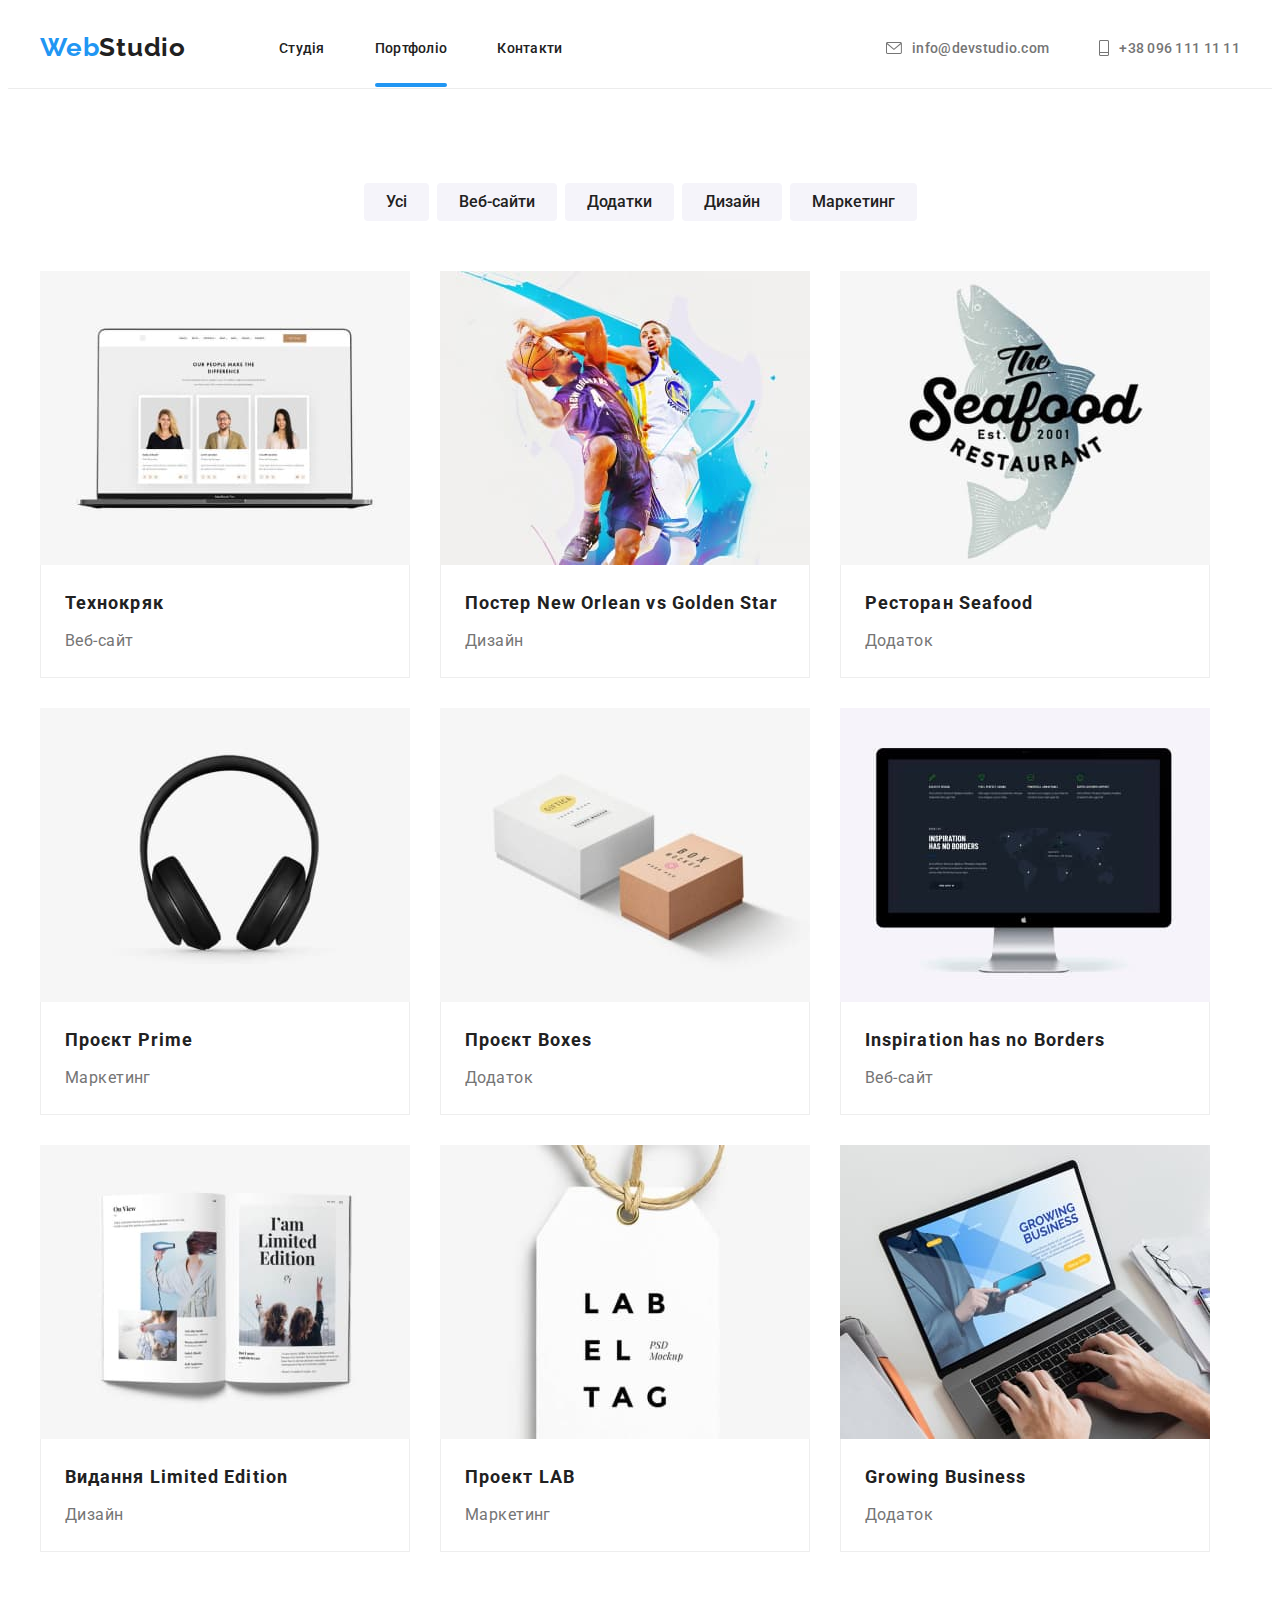
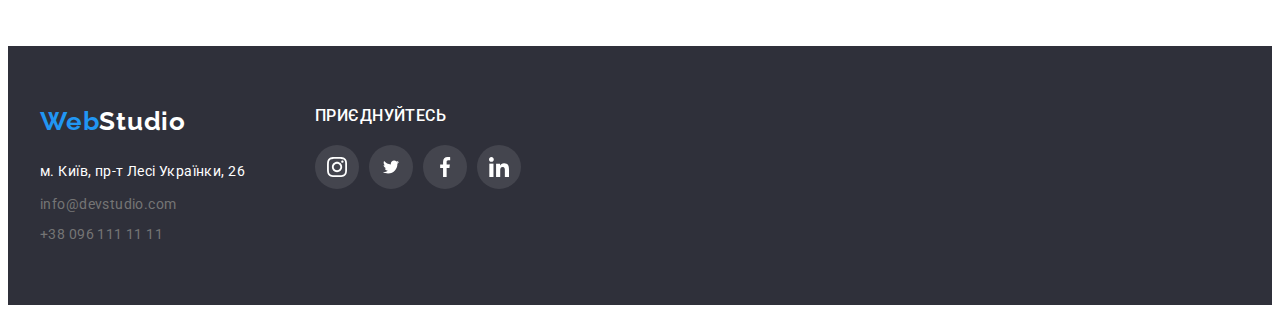
==== portfolio.html @ 6a2b4d20 "goit-markup-hw-06" ====
<!DOCTYPE html>
<html lang="uk">
<head>
  <title>WebStudio</title>
  <meta http-equiv="Content-Type" content="text/html;charset=UTF-8">
  <link href="https://fonts.googleapis.com/css2?family=Raleway:wght@700&family=Roboto:wght@400;500;700;900&display=swap" rel="stylesheet">
  <link rel="stylesheet" href="https://cdnjs.cloudflare.com/ajax/libs/modern-normalize/1.1.0/modern-normalize.min.css"
    integrity="sha512-wpPYUAdjBVSE4KJnH1VR1HeZfpl1ub8YT/NKx4PuQ5NmX2tKuGu6U/JRp5y+Y8XG2tV+wKQpNHVUX03MfMFn9Q=="
    crossorigin="anonymous" referrerpolicy="no-referrer" />
  <link rel="stylesheet" href="css/style.css">
  <meta name="viewport" content="width=device-width, initial-scale=1.0, maximum-scale=1.0, user-skalable=0">
  <link rel="shortcut icon" href="./image/ico/logo.ico">
</head>
<body>
  <header class="header">
    <div class="container main-nav">
      <nav class="header-menu">
        <a class="menu-logo" href="./index.html"><span class="logo-blue">Web</span>Studio</a>
        <ul class="menu-list">
          <li class="menu-item">
            <a class="menu-link active" href="./index.html">Студія</a>
          </li>
          <li class="menu-item">
            <a class="menu-link active included" href="./portfolio.html">Портфоліо</a>
          </li>
          <li class="menu-item">
            <a class="menu-link active" href="">Контакти</a>
          </li>
        </ul>
      </nav>
      <ul class="menu-list">
        <li class="menu-contacts">
          <a class="active" href="mailto:info@devstudio.com">
            <svg class="menu-logo-email">
              <use href="./images/symbol-defs.svg#mail"></use>
            </svg>
            info@devstudio.com
          </a>
        </li>
        <li class="menu-contacts">
          <a class="active" href="tel:+380961111111">
            <svg class="menu-logo-phone">
              <use href="./images/symbol-defs.svg#phone"></use>
            </svg>
            +38 096 111 11 11
          </a>
        </li>
      </ul>
    </div>
  </header>
<main>
<section class="portfolio section">
<div class="container">
      <ul class="button-list">
        <li class="button-item">
          <button class="button" type="button">Усі</button>
        </li>
        <li class="button-item">
          <button class="button" type="button">Веб-сайти</button>
        </li>
        <li class="button-item">
          <button class="button" type="button">Додатки</button>
        </li>
        <li class="button-item">
          <button class="button" type="button">Дизайн</button>
        </li>
        <li class="button-item">
          <button class="button" type="button">Маркетинг</button>
        </li>
      </ul>
      <ul class="portfolio-list">
        <li class="portfolio-item">
          <a class="portfolio-link" href="">
            <div class="portfolio-overlay">
              <img class="portfolio-imag" src="./images/portfolio/img1.jpg" width="370" alt="">
              <div class="portfolio-thumb">
                <p>Ресурс пропонує комплексні пропозиції з різним рівнем функціоналу та сервісів. Все це дозволить відвідувачу отримати
                вичерпні відомості про компанію чи приватну особу.</p>
            </div>
            </div>
            <div class="portfolio-info">
              <h2 class="portfolio-title">Технокряк</h2>
              <p class="portfolio-text">Веб-сайт</p>
            </div>
          </a>
        </li>
        <li class="portfolio-item">
          <a class="portfolio-link" href="">
              <div class="portfolio-overlay">
                <img class="portfolio-imag" src="./images/portfolio/img2.jpg" width="370" alt="">
                <div class="portfolio-thumb">
                  <p>Ресурс пропонує комплексні пропозиції з різним рівнем функціоналу та сервісів. Все це дозволить відвідувачу
                    отримати вичерпні відомості про компанію чи приватну особу.</p>
              </div>
            </div>
            <div class="portfolio-info">
              <h2 class="portfolio-title">Постер New Orlean vs Golden Star</h2>
              <p class="portfolio-text">Дизайн</p>
            </div>
          </a>
        </li>
        <li class="portfolio-item">
          <a class="portfolio-link" href="">
            <div class="portfolio-overlay">
              <img class="portfolio-imag" src="./images/portfolio/img3.jpg" width="370" alt="">
              <div class="portfolio-thumb">
                <p>Ресурс пропонує комплексні пропозиції з різним рівнем функціоналу та сервісів. Все це дозволить відвідувачу
                  отримати вичерпні відомості про компанію чи приватну особу.</p>
            </div>
            </div>
            <div class="portfolio-info">
              <h2 class="portfolio-title">Ресторан Seafood</h2>
              <p class="portfolio-text">Додаток</p>
            </div>
          </a>
        </li>
        <li class="portfolio-item">
          <a class="portfolio-link" href="">
            <div class="portfolio-overlay">
              <img class="portfolio-imag" src="./images/portfolio/img4.jpg" width="370" alt="">
              <div class="portfolio-thumb">
                <p>Ресурс пропонує комплексні пропозиції з різним рівнем функціоналу та сервісів. Все це дозволить відвідувачу
                  отримати вичерпні відомості про компанію чи приватну особу.</p>
              </div>
            </div class="portfolio-overlay">
            <div class="portfolio-info">
              <h2 class="portfolio-title">Проєкт Prime</h2>
              <p class="portfolio-text">Маркетинг</p>
            </div>
          </a>
        </li>
        <li class="portfolio-item">
          <a class="portfolio-link" href="">
           <div class="portfolio-overlay">
            <img class="portfolio-imag" src="./images/portfolio/img5.jpg" width="370" alt="">
            <div class="portfolio-thumb">
              <p>Ресурс пропонує комплексні пропозиції з різним рівнем функціоналу та сервісів. Все це дозволить відвідувачу
                отримати вичерпні відомості про компанію чи приватну особу.</p>
            </div>
           </div>
            <div class="portfolio-info">
              <h2 class="portfolio-title">Проєкт Boxes</h2>
              <p class="portfolio-text">Додаток</p>
            </div>
          </a>
        </li>
        <li class="portfolio-item">
          <a class="portfolio-link" href="">
           <div class="portfolio-overlay">
            <img class="portfolio-imag" src="./images/portfolio/img6.jpg" width="370" alt="">
            <div class="portfolio-thumb">
              <p>Ресурс пропонує комплексні пропозиції з різним рівнем функціоналу та сервісів. Все це дозволить відвідувачу
                отримати вичерпні відомості про компанію чи приватну особу.</p>
            </div>
           </div>
            <div class="portfolio-info">
              <h2 class="portfolio-title">Inspiration has no Borders</h2>
              <p class="portfolio-text">Веб-сайт</p>
            </div>
          </a>
        </li>
        <li class="portfolio-item">
          <a class="portfolio-link" href="">
           <div class="portfolio-overlay">
            <img class="portfolio-imag" src="./images/portfolio/img7.jpg" width="370" alt="">
            <div class="portfolio-thumb">
              <p>Ресурс пропонує комплексні пропозиції з різним рівнем функціоналу та сервісів. Все це дозволить відвідувачу
                отримати вичерпні відомості про компанію чи приватну особу.</p>
            </div>
           </div>
            <div class="portfolio-info">
              <h2 class="portfolio-title">Видання Limited Edition</h2>
              <p class="portfolio-text">Дизайн</p>
            </div>
          </a>
        </li>
        <li class="portfolio-item">
          <a class="portfolio-link" href="">
            <div class="portfolio-overlay">
              <img class="portfolio-imag" src="./images/portfolio/img8.jpg" width="370" alt="">
              <div class="portfolio-thumb">
                <p>Ресурс пропонує комплексні пропозиції з різним рівнем функціоналу та сервісів. Все це дозволить відвідувачу
                  отримати вичерпні відомості про компанію чи приватну особу.</p>
              </div>
            </div>
            <div class="portfolio-info">
              <h2 class="portfolio-title">Проект LAB</h2>
              <p class="portfolio-text">Маркетинг</p>
            </div>
          </a>
        </li>
        <li class="portfolio-item">
          <a class="portfolio-link" href="">
            <div class="portfolio-overlay">
              <img class="portfolio-imag" src="./images/portfolio/img9.jpg" width="370" alt="">
              <div class="portfolio-thumb">
                <p>Ресурс пропонує комплексні пропозиції з різним рівнем функціоналу та сервісів. Все це дозволить відвідувачу
                  отримати вичерпні відомості про компанію чи приватну особу.</p>
              </div>
            </div>
            <div class="portfolio-info">
              <h2 class="portfolio-title">Growing Business</h2>
              <p class="portfolio-text">Додаток</p>
            </div>
          </a>
        </li>
      </ul>
</div>
</section>
</main>
<footer class="footer">
  <div class="container">
    <address>
      <div class="footer-contacts">
        <a class="footer-logo menu-logo" href="./index.html"><span class="logo-blue">Web</span>Studio</a>
        <ul class="footer-list">
          <li class="footer-item">
            <a class="footer-address active" href="https://goo.gl/maps/CPtrU1FHBa2aNyZL9" target="_blank"
              rel="noopener noreferrer nofollow">м. Київ, пр-т Лесі Українки, 26</a>
          </li>
          <li class="footer-item">
            <a class="footer-mail active" href="mailto:info@devstudio.com">info@devstudio.com</a>
          </li>
          <li class="footer-item">
            <a class="footer-tel active" href="tel:+380961111111">+38 096 111 11 11</a>
          </li>
        </ul>
      </div>
      <div class="footer-connect">
        <p class="footer-connect-title">приєднуйтесь</p>
        <ul class="team-social">
          <li class="social-br">
            <a class="social-link footer-link" href="">
              <svg class="social-icon" width="20" height="20">
                <use href="./images/symbol-defs.svg#instagram"></use>
              </svg>
            </a>
          </li>
          <li class="social-br">
            <a class="social-link footer-link" href="">
              <svg class="social-icon" width="20" height="16">
                <use href="./images/symbol-defs.svg#twitter"></use>
              </svg>
            </a>
          </li>
          <li class="social-br">
            <a class="social-link footer-link" href="">
              <svg class="social-icon" width="20" height="20">
                <use href="./images/symbol-defs.svg#facebook"></use>
              </svg>
            </a>
          </li>
          <li class="social-br">
            <a class="social-link footer-link" href="">
              <svg class="social-icon" width="20" height="20">
                <use href="./images/symbol-defs.svg#linkedin"></use>
              </svg>
            </a>
          </li>
        </ul>
      </div>
    </address>
  </div>
</footer>
</body>
</html>
---- css/style.css ----
ul, li {
	list-style: none;
	margin: 0;
	padding: 0;
}

h1, h2, h3, h4, h5, h6, p {
	margin: 0;
	padding: 0;
}

a {
	text-decoration: none;
}

img {
	display: block;
}

:root{
	--main-color: #212121;
	--secondary-color: #757575;
	--active-color: #2196F3;
	--background-color: #2F303A;
	--background-btn: #188CE8;
}

body{
	font-family: 'Roboto', sans-serif;
	color: var(--main-color);
	font-size: 14px;
	line-height: 1;
	text-decoration: none;
	letter-spacing: 0.03em;
}

.container {
	margin: 0 auto;
	max-width: 1200px;
	padding: 0 15px 0 15px; 
}

.section {
	padding: 94px 0;
}

.title {
	color: var(--main-color);
	font-weight: 700;
	font-size: 36px;
	line-height: 1.2;
	text-align: center;
	margin: 0 0 50px 0;
}

.active {
	transition: color 250ms cubic-bezier(0.4, 0, 0.2, 1);
}

.active:hover,
.active:focus {
	color: var(--active-color);
}


.menu-item {
	position: relative;
}

.included {
	color: var(--active-color);
}

.included::after {
	content: '';
	display: flex;
	position: absolute;
	bottom: 0;
	background: #2196F3;
	border-radius: 2px;
	width: 100%;
	height: 4px;
}

/* general */
/* header */

.header {
  border-bottom:1px solid #ECECEC;
}

.main-nav {
	display: flex;
	justify-content: space-between;
	align-items: center;
}

.header-menu {
	display: flex;
	align-items: center;
}

.logo-blue{
  color: var(--active-color);
}

.menu-logo {
	color: var(--main-color);
	font-family: 'Raleway';
	font-weight: 700;
	font-size: 26px;
	line-height: 1.2;
	letter-spacing: 0.03em;

	margin: 0 93px 0 0;
}

.menu-list {
	display: flex;
}

.menu-list li:not(:last-child) {
	margin: 0 50px 0 0;
}


.menu-contacts {
	display: flex;
	align-items: center;
	color: #757575;
	transition: color 250ms cubic-bezier(0.4, 0, 0.2, 1);
}

.menu-contacts a {
	display: flex;
	align-items: center;
	font-weight: 500;
	letter-spacing: 0.02em;
	color: inherit;
	padding: 32px 0;
	
}

.menu-contacts:hover {
	color: var(--active-color);
	cursor: pointer;
}

.menu-logo-email {
	width: 16px;
	height: 12px;
	margin: 0 10px 0 0;
	fill: currentColor;
	transition: fill 250ms cubic-bezier(0.4, 0, 0.2, 1);
}

.menu-logo-phone {
	width: 10px;
	height: 16px;
	margin: 0 10px 0 0;
	fill: currentColor;
	transition: fill 250ms cubic-bezier(0.4, 0, 0.2, 1);
}

.menu-logo-email:hover {
	fill: currentColor;
}

.menu-logo-phone:hover {
	fill: currentColor;
}

.menu-link {
	display: block;
	font-weight: 500;
	letter-spacing: 0.02em;
	color: var(--main-color);

	padding: 32px 0;
}

.dynamic {
	color: var(--active-color);
}

/* index.html */

/* hero */

.hero {
	text-align: center;
	padding: 200px 0;
}

.hero-bg {
	max-width: 1600px;
	margin: 0 auto;
	background: #C4C4C4;
	background-image: linear-gradient(rgba(47, 48, 58, 0.4), rgba(47, 48, 58, 0.4)), url(../images/hero-bg.jpg);
	background-position: center;
	background-size: cover;
	background-repeat: no-repeat;
	
}

.hero-title {
	text-transform: uppercase;
	color: #fff;
	font-weight: 900;
	font-size: 44px;
	line-height: 1.4;
	letter-spacing: 0.06em;

	margin: 0 auto 30px auto;
	max-width: 696px;
}

.hero-button {
	display: inline-block;

	color: #fff;
	font-weight: 700;
	font-size: 16px;
	line-height: 2;
	min-width: 216px;

	cursor: pointer;
	background: var(--active-color);
	box-shadow: 0px 4px 4px rgba(0, 0, 0, 0.15);
	border-radius: 4px;
	border: none;
	transition: background-color 250ms cubic-bezier(0.4, 0, 0.2, 1);

	padding: 10px 32px;
}

.hero-button:hover,
.hero-button:focus {
	background: var(--background-btn);
}

/* benefits */

.benefits {
	padding: 94px 0 0 0;
}

.benefits-list {
	display: flex;
	column-gap: 30px;
}

.benefits-item {
	width: 270px;
}

.benefits-icon-bg {
	display: flex;
	justify-content: center;
	align-items: center;
	width: 270px;
	height: 120px;
	background: #F5F4FA;
	margin: 0 0 30px 0;
}

.benefits-title {
	color: var(--main-color);
	font-weight: 700;
	line-height: 1;
	margin: 0 0 10px 0;
}

.benefits-text {
	color: var(--secondary-color);
	line-height: 2;
}

/* work */

.work-list {
display: flex;
	column-gap: 30px;
}

.work-thumb {
	position: relative;
	display: flex;
}

.work-imag {
	max-width: 100%;
	height: auto;
}

.work-subtitle {
	position: absolute;
	bottom: 0;
	display: flex;
	align-items: center;
	justify-content: center;
	
	width: 100%;
	height: 70px;
	background: rgba(47, 48, 58, 0.8);
}

.work-subtitle p {
	font-weight: 700;
	font-size: 14px;
	line-height: 1.14;
	text-transform: uppercase;
	color: #fff;
}

/* team */

.team {
	background: #F5F4FA;
}

.team-list {
	display: flex;
	column-gap: 30px;
}

.team-item {
  text-align: center;
	width: 270px;

	background: #FFFFFF;
	box-shadow: 0px 1px 3px rgba(0, 0, 0, 0.12), 0px 1px 1px rgba(0, 0, 0, 0.14), 0px 2px 1px rgba(0, 0, 0, 0.2);
	border-radius: 0px 0px 4px 4px;
}

.team-imag {
	max-width: 100%;
	height: auto;
}

.team-name {
	color: var(--main-color);
	font-weight: 500;
	font-size: 16px;
	line-height: 1.2;
	margin: 0 0 10px 0;
	padding: 30px 0 0 0;
}

.team-profession {
	color: var(--secondary-color);
	font-size: 16px;
	line-height: 1.2;
	margin: 0 0 16px 0;
}

.team-social {
	display: flex;
	justify-content: center;
	padding: 0 0 30px 0;
	column-gap: 10px;
}

/* social */

.social-br {
}

.social-link {
	display: flex;
	justify-content: center;
	align-items: center;
	
	width: 44px;
	height: 44px;
	border-radius: 50%;
	color: #AFB1B8;
	cursor: pointer;

	transition: color 250ms cubic-bezier(0.4, 0, 0.2, 1), background-color 250ms cubic-bezier(0.4, 0, 0.2, 1);
	
}

.social-link:hover {
	background: var(--active-color);
	color: #fff;
}

.social-icon {
	fill: currentColor;
}

/* company */

.company-list {
	display: flex;
	justify-content: center;
	column-gap: 30px;
}

.company-item {
	
}

.company-link {
	display: flex;
	justify-content: center;
	align-items: center;
	width: 170px;
	height: 92px;
	border: 1px solid #AFB1B8;
	border-radius: 4px;
	color: #afb1b8;
	transition: color 250ms cubic-bezier(0.4, 0, 0.2, 1), 
	background-color 250ms cubic-bezier(0.4, 0, 0.2, 1), 
	border-color 250ms cubic-bezier(0.4, 0, 0.2, 1);
}

.company-link:hover {
	border-color: var(--active-color);
	color: var(--active-color);
	cursor: pointer;
}

.company-icon {
	fill: currentColor;
	transition: fill 250ms cubic-bezier(0.4, 0, 0.2, 1);
}
.company-icon:hover {
	fill: currentColor;
}
	
/* portfolio.html */

.button-list {
   display: flex;
	 justify-content: center;
	 column-gap: 8px;
	 margin: 0 0 50px 0;
}

.button {
	color: var(--main-color);
	font-family: inherit;
	font-weight: 500;
	font-size: 16px;
	line-height: 1.62;

	background: #F5F4FA;
	border: none;
	border-radius: 4px;
	cursor: pointer;
	padding: 6px 22px;
	transition: color 250ms cubic-bezier(0.4, 0, 0.2, 1), background-color 250ms cubic-bezier(0.4, 0, 0.2, 1);
}

.button:hover,
.button:focus {
	color: #fff;
	background: var(--active-color);
	box-shadow: 0px 3px 1px rgba(0, 0, 0, 0.1), 0px 1px 2px rgba(0, 0, 0, 0.08), 0px 2px 2px rgba(0, 0, 0, 0.12);
}

.portfolio-list {
	display: flex;
	flex-wrap: wrap;
	gap: 30px;
}

.portfolio-link {
	display: block;
	width: 370px;
	background: #FFFFFF;
	transition: box-shadow 250ms cubic-bezier(0.4, 0, 0.2, 1);
}

.portfolio-link:hover {
	box-shadow: 0px 3px 1px rgba(0, 0, 0, 0.1), 0px 1px 2px rgba(0, 0, 0, 0.08), 0px 2px 2px rgba(0, 0, 0, 0.12);
}

.portfolio-imag {
	max-width: 100%;
	height: auto;
}

.portfolio-info {
	padding: 20px 24px;
	border-left: 1px solid #EEEEEE;
	border-right: 1px solid #EEEEEE;
	border-bottom: 1px solid #EEEEEE;
}

.portfolio-title {
	color: var(--main-color);
	font-weight: 700;
	font-size: 18px;
	line-height: 2;
	letter-spacing: 0.06em;
	margin: 0 0 4px 0;
}

.portfolio-text {
	color: var(--secondary-color);
	font-size: 16px;
	line-height: 2;
}

.portfolio-overlay {
	overflow: hidden;
	position: relative;
}

.portfolio-thumb {
	position: absolute;
	top: 0;
	left: 0;

	background: rgba(33, 150, 243, 0.9);
	font-size: 18px;
	line-height: 1.55;
	color: #fff;
	padding: 63px 24px;

	height: 100%;
	width: 100%;

	transform: translateY(100%);
	transition: transform 250ms cubic-bezier(0.4, 0, 0.2, 1);
}

.portfolio-list .portfolio-item:hover .portfolio-thumb {
	transform: translateY(0);
}

/* footer */

address {
	display: flex;
	font-style: normal;
}

.footer {
	background: var(--background-color);
	padding: 60px 0;
}

/* footer-contacts */

.footer-contacts {
	margin: 0 70px 0 0;
}
.footer-logo {
	display: inline-block;
	color: #fff;
	margin: 0 0 20px 0;
}

.footer-list li:not(:last-child) {
	margin-bottom: 9px;
}

.footer-address{
	color: #fff;
	line-height: 2;
}

.footer-mail,
.footer-tel {
	color: var(--secondary-color);
	line-height: 1.5;
}

/* footer-connect */

.footer-connect-title{
	color: #fff;
	font-weight: 500;
	font-size: 16px;
	line-height: 1.2;
	margin: 0 0 20px 0;
	text-transform: uppercase;
}

.footer-link {
	background: rgba(255, 255, 255, 0.1);
	color: #fff;
}

/* modal */

.backdrop {
	position: fixed;
	top: 0;
	left: 0;
	width: 100%;
	height: 100%;

	background-color: rgba(130, 130, 130, 0.5);
	opacity: 1;
	transform: scale(1);
	
	transition: opacity 250ms cubic-bezier(0.4, 0, 0.2, 1), 
	transform 250ms cubic-bezier(0.4, 0, 0.2, 1);
}

.backdrop.is-hidden {
	opacity: 0;
	pointer-events: none;
	transform: scale(0);
}

.modal {
	position: absolute;
	top: 50%;
	left: 50%;
	transform: translate(-50%, -50%);

	padding: 20px;
	min-width: 528px;
	min-height: 581px;
	background-color: #fff;
	box-shadow: 0px 1px 3px rgba(0, 0, 0, 0.12), 0px 1px 1px rgba(0, 0, 0, 0.14), 0px 2px 1px rgba(0, 0, 0, 0.2);
	border-radius: 4px;
}

.modal-button-close {
	position: absolute;
	top: 0;
	right: 0;
	display: flex;
	justify-content: center;
	align-items: center;

	margin: 8px;
	width: 30px;
	height: 30px;
	border-radius: 50%;
	border: 1px solid rgba(0, 0, 0, 0.1);
	cursor: pointer;
}
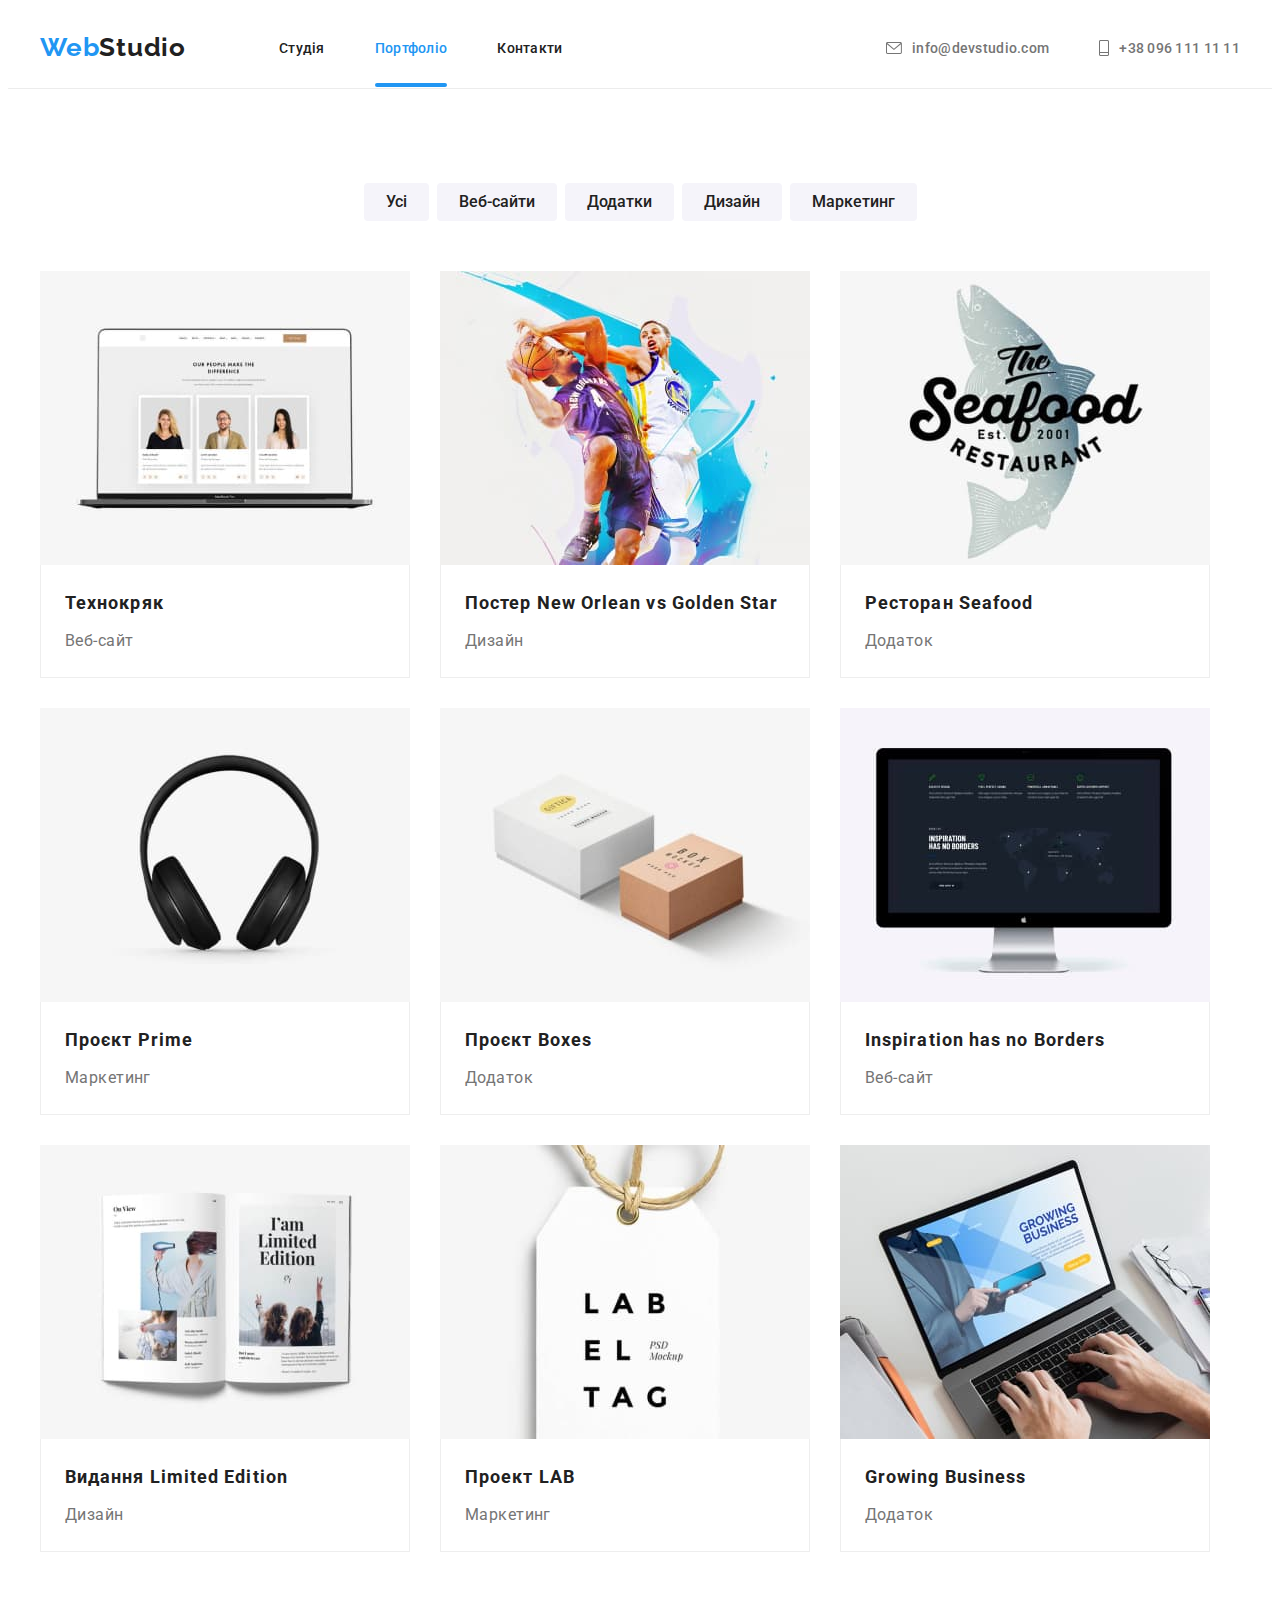
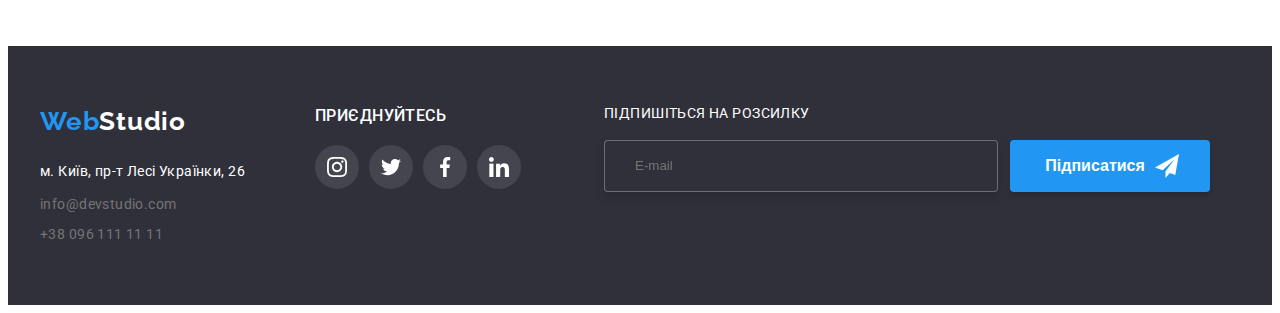
==== commit fca50440: "goit-markup-hw-06" ====
--- a/portfolio.html
+++ b/portfolio.html
@@ -239,7 +239,7 @@
           </li>
           <li class="social-br">
             <a class="social-link footer-link" href="">
-              <svg class="social-icon" width="20" height="16">
+              <svg class="social-icon" width="20" height="20">
                 <use href="./images/symbol-defs.svg#twitter"></use>
               </svg>
             </a>
@@ -260,6 +260,20 @@
           </li>
         </ul>
       </div>
+      <form class="footer-subscribee">
+        <div class="footer-subscribee-wrapper">
+          <label class="subscribee-label" for="mail">Підпишіться на розсилку</label>
+          <div class="subscribee-field">
+            <input class="subscribee-input" type="email" name="email" placeholder="E-mail" id="mail" required />
+            <button class="subscribee-button" type="submit">
+              <span class="subscribee-button-text">Підписатися</span>
+              <svg class="subscribee-icon" width="24" height="24">
+                <use href="./images/symbol-defs.svg#subscribee"></use>
+              </svg>
+            </button>
+          </div>
+        </div>
+      </form>
     </address>
   </div>
 </footer>
--- a/css/style.css
+++ b/css/style.css
@@ -69,10 +69,6 @@
 	position: relative;
 }
 
-.included {
-	color: var(--active-color);
-}
-
 .included::after {
 	content: '';
 	display: flex;
@@ -182,6 +178,10 @@
 }
 
 .dynamic {
+	color: var(--active-color);
+}
+
+.included {
 	color: var(--active-color);
 }
 
@@ -574,6 +574,10 @@
 
 /* footer-connect */
 
+.footer-connect {
+	margin: 0 83px 0 0;
+}
+
 .footer-connect-title{
 	color: #fff;
 	font-weight: 500;
@@ -586,6 +590,233 @@
 .footer-link {
 	background: rgba(255, 255, 255, 0.1);
 	color: #fff;
+}
+
+/* footer-subscribee */
+
+.footer-subscribee {
+	
+}
+
+.footer-subscribee-wrapper {
+	display: flex;
+	flex-direction: column;
+	
+
+	color: #fff;
+}
+
+.subscribee-label {
+	text-transform: uppercase;
+}
+
+.subscribee-field {
+	display: flex;
+	padding: 20px 12px 0 0;
+	column-gap: 12px;
+}
+
+.subscribee-input {
+	border: 1px solid rgba(255, 255, 255, 0.3);
+	filter: drop-shadow(0px 4px 4px rgba(0, 0, 0, 0.15));
+	border-radius: 4px;
+	width: 360px;
+	background: var(--background-color);
+	padding-left: 30px;
+	color: #fff;
+}
+
+.subscribee-button {
+	position: relative;
+	width: 200px;
+	
+	color: #fff;
+	font-weight: 700;
+	font-size: 16px;
+	line-height: 2;
+
+	cursor: pointer;
+	background: var(--active-color);
+	box-shadow: 0px 4px 4px rgba(0, 0, 0, 0.15);
+	border-radius: 4px;
+	border: none;
+	transition: background-color 250ms cubic-bezier(0.4, 0, 0.2, 1);
+
+	padding: 10px 0;
+}
+
+.subscribee-button:hover,
+.subscribee-button:focus {
+	background: var(--background-btn);
+}
+
+.subscribee-button-text {
+	margin-right: 10px;
+	margin-left: -20px;
+}
+
+.subscribee-icon {
+	position: absolute;
+	top: 50%;
+	fill: #fff;
+	transform: translateY(-50%);
+}
+
+/* modal-form */
+
+.modal-form {
+	margin: 40px 40px 30px;
+}
+
+.modal-form-title {
+	text-align: center;
+
+	font-weight: 700;
+	font-size: 20px;
+	line-height: 1.1;
+	
+	color: #212121;
+	padding: 0 10px;
+	margin-bottom: 12px;
+}
+
+.form-group {
+	display: flex;
+	flex-direction: column;
+	row-gap: 20px;
+}
+
+.modal-field {
+	position: relative;
+	display: flex;
+	flex-direction: column;
+}
+
+.modal-field-comments {
+	resize: none;
+	padding: 12px 0 0 16px;
+	width: 100%;
+}
+
+.modal-field-comments:hover,
+.modal-field-comments:focus {
+	border-color: var(--active-color);
+}
+
+.modal-label {
+	
+	font-size: 12px;
+	line-height: 1.1;
+	letter-spacing: 0.01em;
+
+	color: #757575;
+	margin-bottom: 4px;
+}
+
+.modal-input {
+	position: relative;
+	height: 40px;
+	width: 100%;
+	padding-left: 30px;
+}
+
+.modal-input:hover,
+.modal-input:focus {
+	border-color: var(--active-color);
+}
+
+.modal-input:hover + .modal-icon,
+.modal-input:focus +.modal-icon {
+	fill: var(--active-color);
+	border-color: var(--active-color);
+}
+
+.modal-icon {
+	position: absolute;
+	top: 55%;
+	left: 15px;
+	transform: translate(50% 50%);
+}
+
+.modal-treaty {
+	display: flex;
+	align-items: flex-end;
+	column-gap: 9px;
+}
+
+.treaty-label {
+	display: flex;
+	align-items: center;
+}
+
+.treaty-input {
+	position: absolute;
+	width: 1px;
+	height: 1px;
+	margin: -1;
+	border: 0;
+	padding: 0;
+	clip: rect(0 0 0 0);
+	overflow: hidden;
+
+	/* -webkit-appearance: none;
+	-moz-appearance: none;
+	appearance: none;
+	position: absolute; */
+}
+
+.treaty-check {
+	display: inline-block;
+	width: 15px;
+	height: 15px;
+	border: 1px solid rgb(0, 0, 0);
+	border-radius: 4px;
+	margin: 0 10px 0 0;
+	
+}
+
+.treaty-input:checked + .treaty-check {
+	border-color: var(--active-color);
+	background-color: var(--active-color);
+	background-image: url("../images/svg/check.svg");
+	background-repeat: no-repeat;
+	background-size: contain;
+	background-origin: border-box;
+	background-position: center;
+}
+
+.treaty-agree {
+	color: var(--secondary-color);
+}
+
+.treaty-label a {
+	text-decoration: underline;
+	color: var(--active-color);
+}
+
+.modal-button {
+	display: inline-block;
+	
+	color: #fff;
+	font-weight: 700;
+	font-size: 16px;
+	line-height: 2;
+	min-width: 216px;
+
+	cursor: pointer;
+	background: var(--active-color);
+	box-shadow: 0px 4px 4px rgba(0, 0, 0, 0.15);
+	border-radius: 4px;
+	border: none;
+	transition: background-color 250ms cubic-bezier(0.4, 0, 0.2, 1);
+
+	padding: 10px 32px;
+	margin: 0 auto;
+}
+
+.modal-button:hover,
+.modal-button:focus {
+	background: var(--background-btn);
 }
 
 /* modal */
@@ -641,3 +872,8 @@
 	cursor: pointer;
 }
 
+.modal-button-close:hover,
+.modal-button-close:focus {
+	fill: var(--active-color);
+}
+
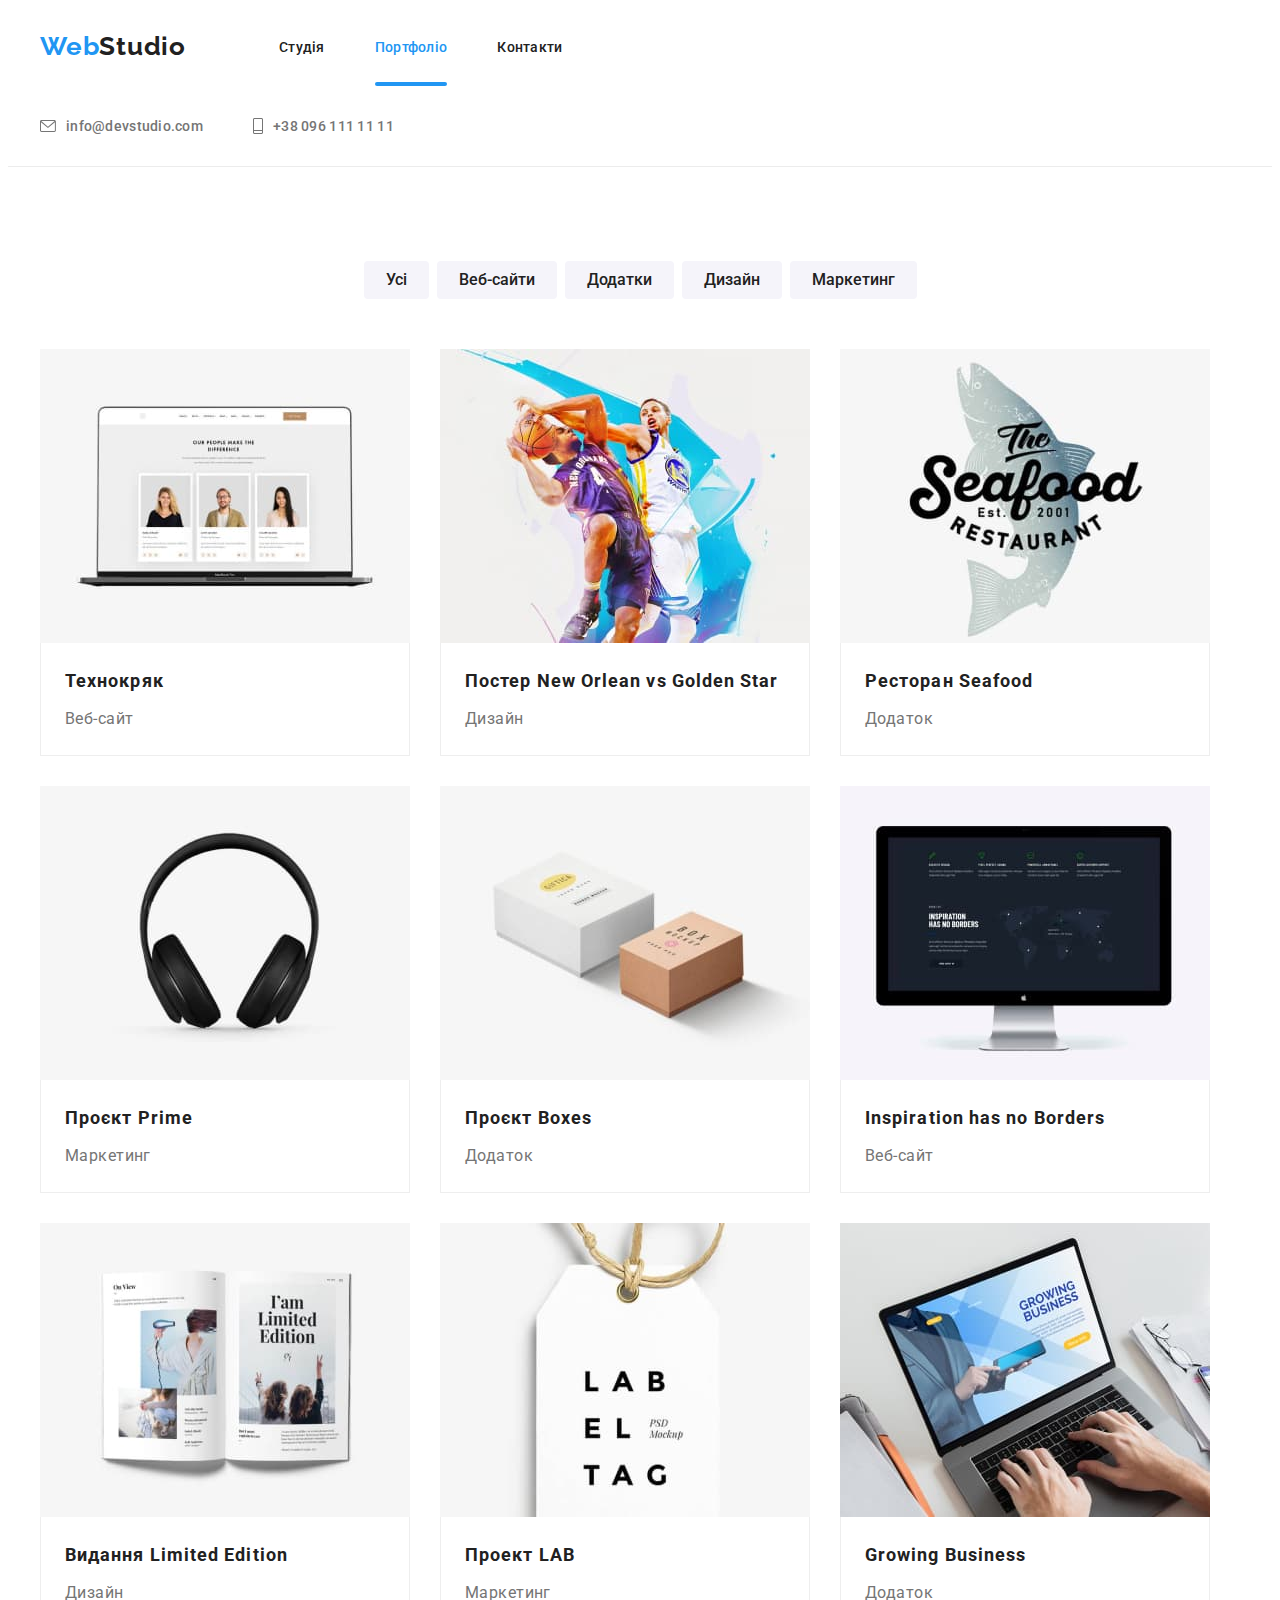
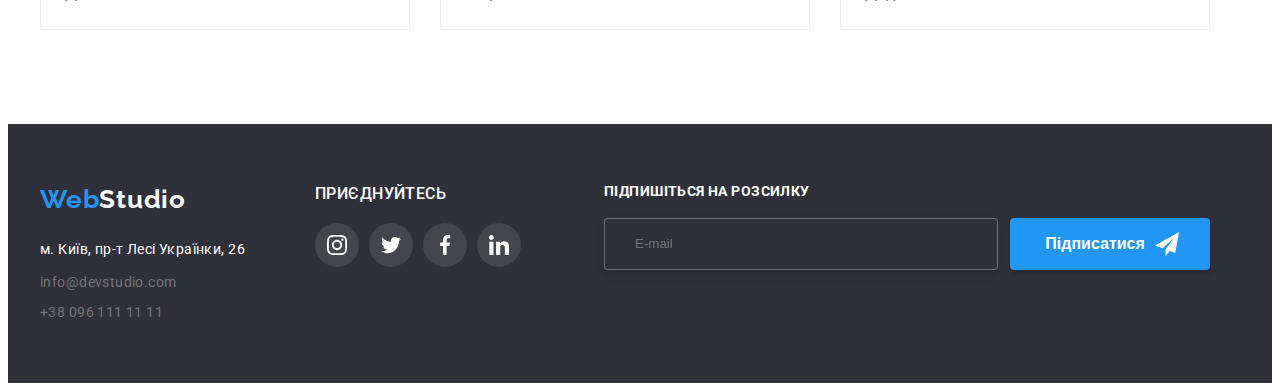
==== commit a7419f54: "final corrected" ====
--- a/portfolio.html
+++ b/portfolio.html
@@ -123,7 +123,7 @@
                 <p>Ресурс пропонує комплексні пропозиції з різним рівнем функціоналу та сервісів. Все це дозволить відвідувачу
                   отримати вичерпні відомості про компанію чи приватну особу.</p>
               </div>
-            </div class="portfolio-overlay">
+            </div>
             <div class="portfolio-info">
               <h2 class="portfolio-title">Проєкт Prime</h2>
               <p class="portfolio-text">Маркетинг</p>
@@ -211,71 +211,69 @@
 </main>
 <footer class="footer">
   <div class="container">
-    <address>
-      <div class="footer-contacts">
-        <a class="footer-logo menu-logo" href="./index.html"><span class="logo-blue">Web</span>Studio</a>
-        <ul class="footer-list">
-          <li class="footer-item">
-            <a class="footer-address active" href="https://goo.gl/maps/CPtrU1FHBa2aNyZL9" target="_blank"
-              rel="noopener noreferrer nofollow">м. Київ, пр-т Лесі Українки, 26</a>
-          </li>
-          <li class="footer-item">
-            <a class="footer-mail active" href="mailto:info@devstudio.com">info@devstudio.com</a>
-          </li>
-          <li class="footer-item">
-            <a class="footer-tel active" href="tel:+380961111111">+38 096 111 11 11</a>
-          </li>
-        </ul>
-      </div>
-      <div class="footer-connect">
-        <p class="footer-connect-title">приєднуйтесь</p>
-        <ul class="team-social">
-          <li class="social-br">
-            <a class="social-link footer-link" href="">
-              <svg class="social-icon" width="20" height="20">
-                <use href="./images/symbol-defs.svg#instagram"></use>
-              </svg>
-            </a>
-          </li>
-          <li class="social-br">
-            <a class="social-link footer-link" href="">
-              <svg class="social-icon" width="20" height="20">
-                <use href="./images/symbol-defs.svg#twitter"></use>
-              </svg>
-            </a>
-          </li>
-          <li class="social-br">
-            <a class="social-link footer-link" href="">
-              <svg class="social-icon" width="20" height="20">
-                <use href="./images/symbol-defs.svg#facebook"></use>
-              </svg>
-            </a>
-          </li>
-          <li class="social-br">
-            <a class="social-link footer-link" href="">
-              <svg class="social-icon" width="20" height="20">
-                <use href="./images/symbol-defs.svg#linkedin"></use>
-              </svg>
-            </a>
-          </li>
-        </ul>
-      </div>
-      <form class="footer-subscribee">
-        <div class="footer-subscribee-wrapper">
-          <label class="subscribee-label" for="mail">Підпишіться на розсилку</label>
-          <div class="subscribee-field">
-            <input class="subscribee-input" type="email" name="email" placeholder="E-mail" id="mail" required />
-            <button class="subscribee-button" type="submit">
-              <span class="subscribee-button-text">Підписатися</span>
-              <svg class="subscribee-icon" width="24" height="24">
-                <use href="./images/symbol-defs.svg#subscribee"></use>
-              </svg>
-            </button>
-          </div>
-        </div>
-      </form>
-    </address>
+   <address>
+     <div class="footer-contacts">
+       <a class="footer-logo menu-logo" href="./index.html"><span class="logo-blue">Web</span>Studio</a>
+       <ul class="footer-list">
+         <li class="footer-item">
+           <a class="footer-address active" href="https://goo.gl/maps/CPtrU1FHBa2aNyZL9" target="_blank"
+             rel="noopener noreferrer nofollow">м. Київ, пр-т Лесі Українки, 26</a>
+         </li>
+         <li class="footer-item">
+           <a class="footer-mail active" href="mailto:info@devstudio.com">info@devstudio.com</a>
+         </li>
+         <li class="footer-item">
+           <a class="footer-tel active" href="tel:+380961111111">+38 096 111 11 11</a>
+         </li>
+       </ul>
+     </div>
+     <div class="footer-connect">
+       <p class="footer-connect-title">приєднуйтесь</p>
+       <ul class="team-social">
+         <li class="social-br">
+           <a class="social-link footer-link" href="">
+             <svg class="social-icon" width="20" height="20">
+               <use href="./images/symbol-defs.svg#instagram"></use>
+             </svg>
+           </a>
+         </li>
+         <li class="social-br">
+           <a class="social-link footer-link" href="">
+             <svg class="social-icon" width="20" height="20">
+               <use href="./images/symbol-defs.svg#twitter"></use>
+             </svg>
+           </a>
+         </li>
+         <li class="social-br">
+           <a class="social-link footer-link" href="">
+             <svg class="social-icon" width="20" height="20">
+               <use href="./images/symbol-defs.svg#facebook"></use>
+             </svg>
+           </a>
+         </li>
+         <li class="social-br">
+           <a class="social-link footer-link" href="">
+             <svg class="social-icon" width="20" height="20">
+               <use href="./images/symbol-defs.svg#linkedin"></use>
+             </svg>
+           </a>
+         </li>
+       </ul>
+     </div>
+     <form class="footer-subscribee">
+         <label class="subscribee-label" for="mail">Підпишіться на розсилку</label>
+         <div class="subscribee-field">
+           <input class="subscribee-input" type="email" name="email" placeholder="E-mail" id="mail" required />
+           <button class="subscribee-button" type="submit">
+             <span class="subscribee-button-text">Підписатися</span>
+             <svg class="subscribee-icon" width="24" height="24">
+               <use href="./images/symbol-defs.svg#subscribee"></use>
+             </svg>
+           </button>
+         </div>
+     </form>
+   </address>
   </div>
-</footer>
+ </footer>
 </body>
 </html>--- a/css/style.css
+++ b/css/style.css
@@ -17,6 +17,12 @@
 
 img {
 	display: block;
+}
+
+fieldset {
+	margin: 0;
+	padding: 0;
+	border: 0;
 }
 
 :root{
@@ -87,7 +93,7 @@
   border-bottom:1px solid #ECECEC;
 }
 
-.main-nav {
+.header__wrapper {
 	display: flex;
 	justify-content: space-between;
 	align-items: center;
@@ -595,24 +601,22 @@
 /* footer-subscribee */
 
 .footer-subscribee {
-	
-}
-
-.footer-subscribee-wrapper {
 	display: flex;
 	flex-direction: column;
 	
-
-	color: #fff;
-}
+	color: #fff;
+}
+
 
 .subscribee-label {
+	font-weight: 700;
+	line-height: 1;
 	text-transform: uppercase;
+	margin-bottom: 20px;
 }
 
 .subscribee-field {
 	display: flex;
-	padding: 20px 12px 0 0;
 	column-gap: 12px;
 }
 
@@ -665,7 +669,7 @@
 /* modal-form */
 
 .modal-form {
-	margin: 40px 40px 30px;
+	
 }
 
 .modal-form-title {
@@ -673,40 +677,43 @@
 
 	font-weight: 700;
 	font-size: 20px;
-	line-height: 1.1;
+	line-height: 1.15;
 	
 	color: #212121;
-	padding: 0 10px;
 	margin-bottom: 12px;
-}
-
-.form-group {
-	display: flex;
-	flex-direction: column;
-	row-gap: 20px;
 }
 
 .modal-field {
 	position: relative;
-	display: flex;
-	flex-direction: column;
+	margin-bottom: 10px;
+}
+
+.modal-field-bottom {
+	margin-bottom: 20px;
 }
 
 .modal-field-comments {
+	display: block;
+
+	height: 120px;
+	width: 100%;
+	padding: 16px 12px;
+
+	outline: none;
 	resize: none;
-	padding: 12px 0 0 16px;
-	width: 100%;
+	border: 1px solid rgba(33, 33, 33, 0.2);
 }
 
 .modal-field-comments:hover,
 .modal-field-comments:focus {
-	border-color: var(--active-color);
+	border: 1px solid #2196F3;
 }
 
 .modal-label {
+	display: block;
 	
 	font-size: 12px;
-	line-height: 1.1;
+	line-height: 1.2;
 	letter-spacing: 0.01em;
 
 	color: #757575;
@@ -715,20 +722,23 @@
 
 .modal-input {
 	position: relative;
+	outline: none;
+
 	height: 40px;
 	width: 100%;
 	padding-left: 30px;
+	border: 1px solid rgba(33, 33, 33, 0.2);
 }
 
 .modal-input:hover,
 .modal-input:focus {
-	border-color: var(--active-color);
+	border: 1px solid #2196F3;
 }
 
 .modal-input:hover + .modal-icon,
-.modal-input:focus +.modal-icon {
+.modal-input:focus + .modal-icon {
 	fill: var(--active-color);
-	border-color: var(--active-color);
+	border-color:#2196F3;
 }
 
 .modal-icon {
@@ -740,8 +750,12 @@
 
 .modal-treaty {
 	display: flex;
-	align-items: flex-end;
-	column-gap: 9px;
+	justify-content: center;
+	
+	color: #757575;
+	margin-bottom: 30px;
+	line-height: 1.71;
+
 }
 
 .treaty-label {
@@ -767,12 +781,11 @@
 
 .treaty-check {
 	display: inline-block;
-	width: 15px;
+	width: 16px;
 	height: 15px;
 	border: 1px solid rgb(0, 0, 0);
 	border-radius: 4px;
 	margin: 0 10px 0 0;
-	
 }
 
 .treaty-input:checked + .treaty-check {
@@ -792,10 +805,11 @@
 .treaty-label a {
 	text-decoration: underline;
 	color: var(--active-color);
+	margin-left: 5px;
 }
 
 .modal-button {
-	display: inline-block;
+	display: block;
 	
 	color: #fff;
 	font-weight: 700;
@@ -828,7 +842,7 @@
 	width: 100%;
 	height: 100%;
 
-	background-color: rgba(130, 130, 130, 0.5);
+	background: rgba(0, 0, 0, 0.2);
 	opacity: 1;
 	transform: scale(1);
 	
@@ -848,9 +862,9 @@
 	left: 50%;
 	transform: translate(-50%, -50%);
 
-	padding: 20px;
-	min-width: 528px;
-	min-height: 581px;
+	padding: 40px;
+	width: 528px;
+	height: 581px;
 	background-color: #fff;
 	box-shadow: 0px 1px 3px rgba(0, 0, 0, 0.12), 0px 1px 1px rgba(0, 0, 0, 0.14), 0px 2px 1px rgba(0, 0, 0, 0.2);
 	border-radius: 4px;
@@ -867,6 +881,8 @@
 	margin: 8px;
 	width: 30px;
 	height: 30px;
+
+	background: #FFF;
 	border-radius: 50%;
 	border: 1px solid rgba(0, 0, 0, 0.1);
 	cursor: pointer;
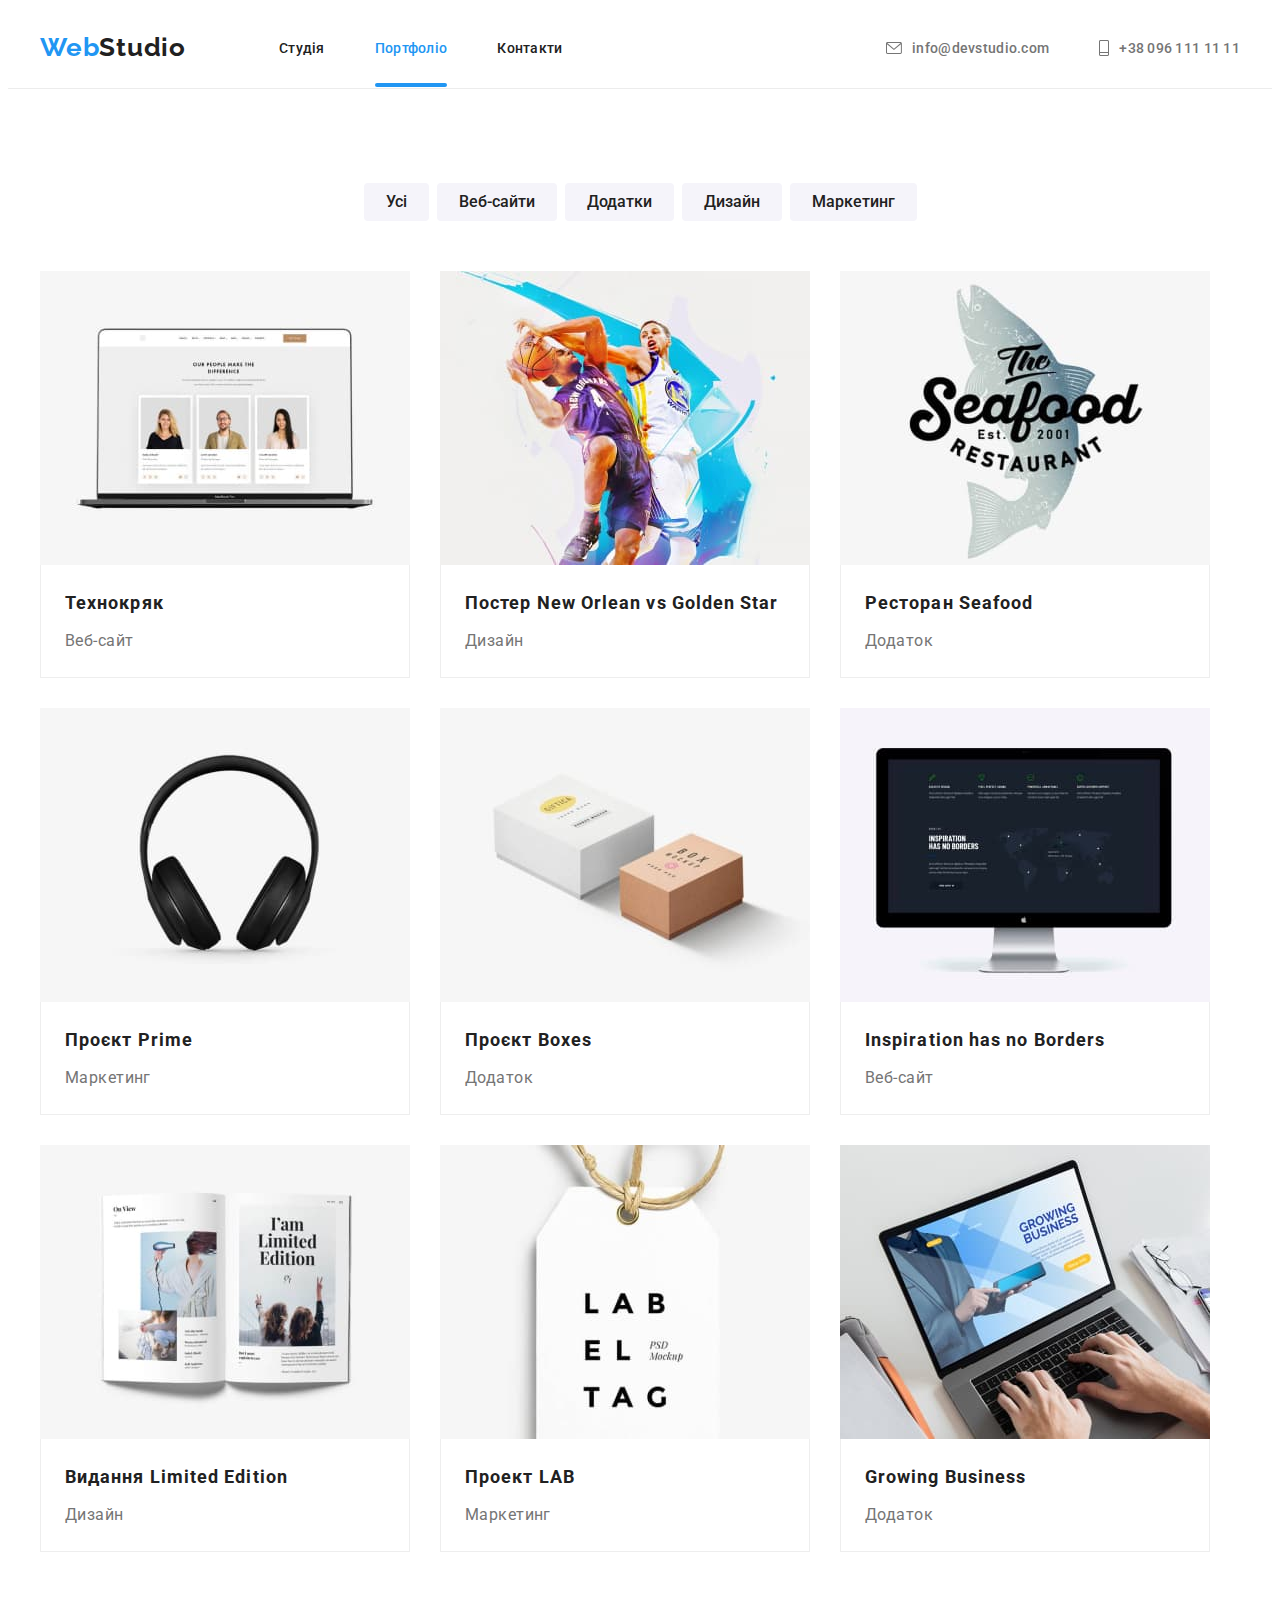
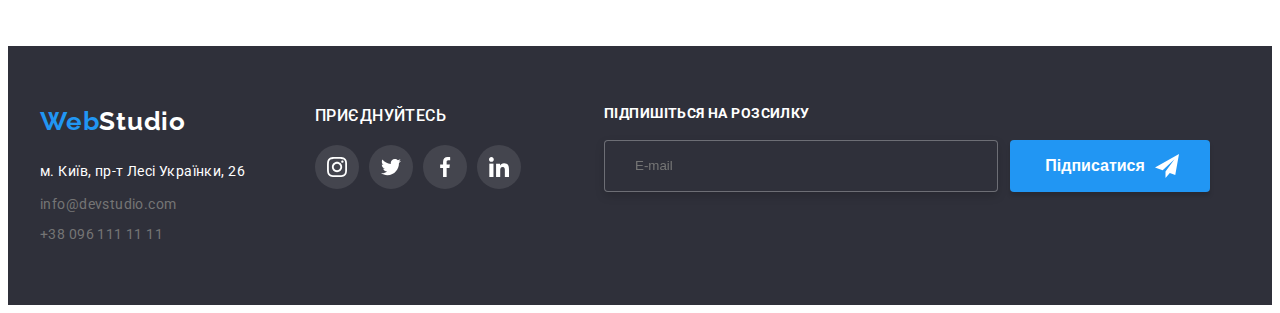
==== commit 0525dfbd: "goit-markup-hw-06" ====
--- a/portfolio.html
+++ b/portfolio.html
@@ -14,7 +14,7 @@
 </head>
 <body>
   <header class="header">
-    <div class="container main-nav">
+    <div class="container header__wrapper">
       <nav class="header-menu">
         <a class="menu-logo" href="./index.html"><span class="logo-blue">Web</span>Studio</a>
         <ul class="menu-list">
--- a/css/style.css
+++ b/css/style.css
@@ -532,7 +532,7 @@
 	height: 100%;
 	width: 100%;
 
-	transform: translateY(100%);
+	transform: translateY(101%);
 	transition: transform 250ms cubic-bezier(0.4, 0, 0.2, 1);
 }
 
